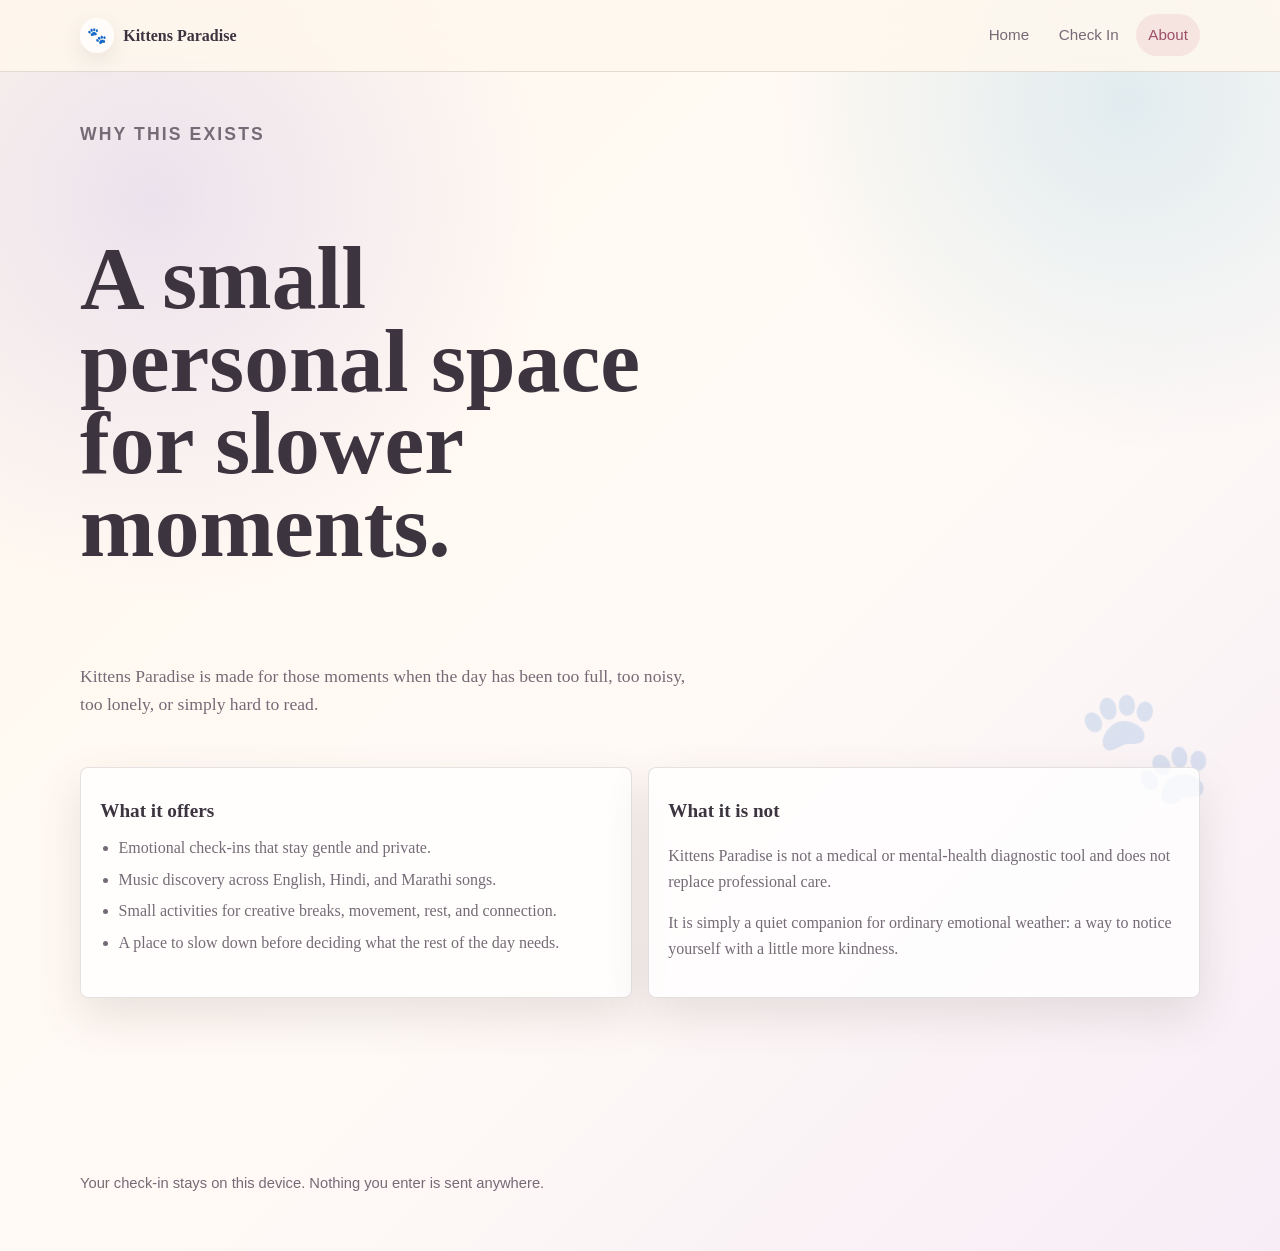
==== about.html @ 9b8ed1d2 "first commit" ====
<!DOCTYPE html>
<html lang="en">
<head>
  <meta charset="UTF-8">
  <meta name="viewport" content="width=device-width, initial-scale=1.0">
  <title>About | Kittens Paradise</title>
  <meta name="description" content="About the Kittens Paradise emotional check-in website.">
  <link rel="stylesheet" href="style.css">
</head>
<body>
  <a class="skip-link" href="#main">Skip to content</a>
  <header class="site-header">
    <nav class="nav" aria-label="Primary navigation">
      <a class="brand" href="index.html" aria-label="Kittens Paradise home">
        <span class="brand-mark" aria-hidden="true">🐾</span>
        <span>Kittens Paradise</span>
      </a>
      <div class="nav-links">
        <a href="index.html">Home</a>
        <a href="checkin.html">Check In</a>
        <a aria-current="page" href="about.html">About</a>
      </div>
    </nav>
  </header>

  <main id="main" class="about-main">
    <section class="about-hero reveal">
      <p class="eyebrow">Why this exists</p>
      <h1>A small personal space for slower moments.</h1>
      <p>Kittens Paradise is made for those moments when the day has been too full, too noisy, too lonely, or simply hard to read.</p>
    </section>

    <section class="about-grid">
      <article class="about-card reveal">
        <h2>What it offers</h2>
        <ul class="clean-list">
          <li>Emotional check-ins that stay gentle and private.</li>
          <li>Music discovery across English, Hindi, and Marathi songs.</li>
          <li>Small activities for creative breaks, movement, rest, and connection.</li>
          <li>A place to slow down before deciding what the rest of the day needs.</li>
        </ul>
      </article>
      <article class="about-card reveal delay-one">
        <h2>What it is not</h2>
        <p>Kittens Paradise is not a medical or mental-health diagnostic tool and does not replace professional care.</p>
        <p>It is simply a quiet companion for ordinary emotional weather: a way to notice yourself with a little more kindness.</p>
      </article>
    </section>
  </main>

  <footer class="footer">
    <p>Your check-in stays on this device. Nothing you enter is sent anywhere.</p>
  </footer>
</body>
</html>
---- style.css ----
:root {
  --cream: #fff8ed;
  --warm: #f8e2cf;
  --rose: #d98ca3;
  --rose-dark: #9c4f66;
  --lavender: #c9b7e8;
  --blue: #b8d8e6;
  --green: #b8d7c0;
  --ink: #3c3540;
  --muted: #756b76;
  --card: rgba(255, 255, 255, 0.76);
  --line: rgba(90, 74, 85, 0.16);
  --shadow: 0 18px 45px rgba(93, 76, 74, 0.14);
  --radius: 8px;
}

* {
  box-sizing: border-box;
}

body {
  min-height: 100vh;
  margin: 0;
  color: var(--ink);
  font-family: Georgia, "Times New Roman", serif;
  line-height: 1.6;
  background:
    radial-gradient(circle at 12% 16%, rgba(201, 183, 232, 0.34), transparent 25rem),
    radial-gradient(circle at 88% 8%, rgba(184, 216, 230, 0.42), transparent 22rem),
    linear-gradient(135deg, var(--cream), #fffaf6 55%, #f6edf6);
}

body::before {
  content: "🐾";
  position: fixed;
  right: clamp(1rem, 5vw, 4rem);
  bottom: clamp(1rem, 5vw, 4rem);
  color: rgba(156, 79, 102, 0.14);
  font-size: clamp(3rem, 9vw, 7rem);
  pointer-events: none;
}

a {
  color: inherit;
}

.skip-link {
  position: absolute;
  left: 1rem;
  top: -5rem;
  z-index: 5;
  padding: 0.75rem 1rem;
  background: var(--ink);
  color: white;
  border-radius: var(--radius);
  transition: top 0.2s ease;
}

.skip-link:focus {
  top: 1rem;
}

.site-header {
  position: sticky;
  top: 0;
  z-index: 3;
  border-bottom: 1px solid var(--line);
  background: rgba(255, 248, 237, 0.82);
  backdrop-filter: blur(18px);
}

.nav {
  display: flex;
  align-items: center;
  justify-content: space-between;
  gap: 1rem;
  width: min(1120px, calc(100% - 2rem));
  margin: 0 auto;
  padding: 0.9rem 0;
}

.brand,
.nav-links {
  display: flex;
  align-items: center;
}

.brand {
  gap: 0.55rem;
  font-weight: 700;
  text-decoration: none;
  letter-spacing: 0;
}

.brand-mark {
  display: inline-grid;
  width: 2.15rem;
  height: 2.15rem;
  place-items: center;
  border-radius: 50%;
  background: rgba(255, 255, 255, 0.72);
  box-shadow: 0 8px 22px rgba(93, 76, 74, 0.11);
}

.nav-links {
  gap: 0.35rem;
  font-family: Arial, Helvetica, sans-serif;
  font-size: 0.95rem;
}

.nav-links a {
  padding: 0.55rem 0.75rem;
  border-radius: 999px;
  text-decoration: none;
  color: var(--muted);
  transition: background 0.2s ease, color 0.2s ease;
}

.nav-links a:hover,
.nav-links a:focus-visible,
.nav-links a[aria-current="page"] {
  background: rgba(217, 140, 163, 0.16);
  color: var(--rose-dark);
  outline: none;
}

main {
  width: min(1120px, calc(100% - 2rem));
  margin: 0 auto;
}

.hero,
.about-hero {
  min-height: calc(100vh - 5rem);
  display: grid;
  align-items: center;
  gap: clamp(2rem, 6vw, 5rem);
}

.home-hero {
  grid-template-columns: minmax(0, 1.08fr) minmax(18rem, 0.92fr);
  padding: 3rem 0;
}

.hero h1,
.about-hero h1,
.checkin-intro h1 {
  max-width: 12ch;
  margin: 0;
  font-size: clamp(3.3rem, 9vw, 7.2rem);
  line-height: 0.92;
  letter-spacing: 0;
}

.checkin-intro h1 {
  max-width: 15ch;
  font-size: clamp(2.6rem, 6vw, 5rem);
}

.about-hero h1 {
  max-width: 14ch;
  font-size: clamp(2.8rem, 7vw, 5.8rem);
}

.eyebrow {
  margin: 0 0 0.8rem;
  color: var(--rose-dark);
  font-family: Arial, Helvetica, sans-serif;
  font-size: 0.78rem;
  font-weight: 700;
  letter-spacing: 0.12em;
  text-transform: uppercase;
}

.subtitle {
  margin: 1.15rem 0 0;
  color: var(--rose-dark);
  font-size: clamp(1.35rem, 3vw, 2rem);
}

.warm-note,
.about-hero p,
.checkin-intro p {
  max-width: 38rem;
  color: var(--muted);
  font-size: 1.1rem;
}

.button {
  display: inline-flex;
  align-items: center;
  justify-content: center;
  min-height: 2.9rem;
  border: 0;
  border-radius: 999px;
  padding: 0.8rem 1.1rem;
  font-family: Arial, Helvetica, sans-serif;
  font-size: 0.98rem;
  font-weight: 700;
  text-decoration: none;
  cursor: pointer;
  transition: transform 0.2s ease, box-shadow 0.2s ease, background 0.2s ease;
}

.button:hover,
.button:focus-visible {
  transform: translateY(-2px);
  outline: none;
}

.primary-button {
  margin-top: 1.2rem;
  color: white;
  background: var(--rose-dark);
  box-shadow: 0 14px 28px rgba(156, 79, 102, 0.24);
}

.soft-button {
  color: var(--ink);
  background: rgba(255, 255, 255, 0.74);
  border: 1px solid var(--line);
}

.ghost-button {
  color: var(--rose-dark);
  background: transparent;
  border: 1px solid rgba(156, 79, 102, 0.28);
}

.cat-window {
  position: relative;
  min-height: 30rem;
}

.window-frame {
  position: absolute;
  inset: 3rem 0 0;
  display: grid;
  place-items: end center;
  overflow: hidden;
  border: 1px solid rgba(156, 79, 102, 0.18);
  border-radius: var(--radius);
  background:
    linear-gradient(90deg, transparent 49.5%, rgba(255, 255, 255, 0.62) 49.5% 50.5%, transparent 50.5%),
    linear-gradient(180deg, transparent 49.5%, rgba(255, 255, 255, 0.62) 49.5% 50.5%, transparent 50.5%),
    linear-gradient(160deg, rgba(184, 216, 230, 0.52), rgba(255, 248, 237, 0.8));
  box-shadow: var(--shadow);
}

.sun {
  position: absolute;
  right: 2.5rem;
  top: 1.5rem;
  width: 5.4rem;
  aspect-ratio: 1;
  border-radius: 50%;
  background: #f5c98d;
  opacity: 0.72;
}

.cat {
  position: relative;
  width: 13rem;
  height: 14rem;
  margin-bottom: 1.5rem;
}

.head,
.body,
.tail,
.ear {
  position: absolute;
  background: #4d4149;
}

.head {
  left: 3rem;
  top: 1.5rem;
  width: 7rem;
  height: 6rem;
  border-radius: 48% 48% 45% 45%;
  z-index: 2;
}

.ear {
  top: 0.7rem;
  width: 2.4rem;
  height: 2.4rem;
  transform: rotate(45deg);
  border-radius: 0.25rem;
}

.left-ear {
  left: 3.15rem;
}

.right-ear {
  right: 3.15rem;
}

.eye {
  position: absolute;
  top: 2.45rem;
  width: 0.42rem;
  height: 0.42rem;
  border-radius: 50%;
  background: #fff8ed;
}

.left-eye {
  left: 2.2rem;
}

.right-eye {
  right: 2.2rem;
}

.nose {
  position: absolute;
  left: 50%;
  top: 3.25rem;
  width: 0.45rem;
  height: 0.32rem;
  border-radius: 50%;
  background: #eaa2af;
  transform: translateX(-50%);
}

.body {
  left: 3.25rem;
  bottom: 0.3rem;
  width: 6.5rem;
  height: 8.5rem;
  border-radius: 50% 50% 38% 38%;
}

.tail {
  right: 0.1rem;
  bottom: 2.4rem;
  width: 5rem;
  height: 5rem;
  border: 1.05rem solid #4d4149;
  border-left: 0;
  border-bottom: 0;
  border-radius: 0 100% 0 0;
  background: transparent;
}

.plant {
  position: absolute;
  bottom: 0;
  width: 4rem;
  height: 5rem;
  border-radius: 4rem 4rem 0 0;
  background: var(--green);
  opacity: 0.75;
}

.plant-left {
  left: 1.4rem;
}

.plant-right {
  right: 1.6rem;
  height: 3.7rem;
}

.comfort-section,
.about-grid,
.checkin-main {
  padding: 1rem 0 4rem;
}

.section-heading {
  margin-bottom: 1.3rem;
}

.section-heading h2 {
  margin: 0;
  font-size: clamp(2rem, 4vw, 3rem);
  line-height: 1.05;
}

.comfort-grid {
  display: grid;
  grid-template-columns: repeat(4, minmax(0, 1fr));
  gap: 1rem;
}

.comfort-card,
.result-card,
.about-card {
  border: 1px solid var(--line);
  border-radius: var(--radius);
  background: var(--card);
  box-shadow: var(--shadow);
}

.comfort-card {
  min-height: 12rem;
  padding: 1.2rem;
}

.comfort-card span {
  font-size: 1.6rem;
}

.comfort-card h3,
.result-card h3,
.about-card h2 {
  margin: 0.55rem 0 0.4rem;
  font-size: 1.2rem;
}

.comfort-card p,
.result-card p,
.about-card p,
.clean-list {
  color: var(--muted);
}

.checkin-main {
  display: grid;
  gap: 1.5rem;
  padding-top: 3rem;
}

.checkin-panel {
  padding: clamp(1.1rem, 4vw, 2rem) 0;
}

.mood-form {
  display: grid;
  gap: 1.25rem;
  margin-top: 1.5rem;
}

.slider-card {
  padding: 1rem;
  border-radius: var(--radius);
  background: linear-gradient(135deg, rgba(255, 255, 255, 0.78), rgba(248, 226, 207, 0.5));
  border: 1px solid var(--line);
}

.slider-summary {
  display: grid;
  grid-template-columns: 1fr auto auto;
  align-items: center;
  gap: 0.85rem;
}

.slider-summary label,
legend {
  display: block;
  color: var(--ink);
  font-family: Arial, Helvetica, sans-serif;
  font-weight: 700;
}

#mood-message {
  margin: 0.2rem 0 0;
  color: var(--muted);
}

#mood-output {
  display: grid;
  width: 3.2rem;
  height: 3.2rem;
  place-items: center;
  border-radius: 50%;
  background: white;
  color: var(--rose-dark);
  font-family: Arial, Helvetica, sans-serif;
  font-size: 1.25rem;
  font-weight: 800;
  box-shadow: 0 10px 22px rgba(93, 76, 74, 0.12);
}

.mood-face {
  font-size: 2rem;
}

input[type="range"] {
  width: 100%;
  margin: 1.2rem 0 0.65rem;
  accent-color: var(--rose-dark);
}

.mood-regions {
  display: grid;
  grid-template-columns: 3fr 3fr 2fr 2fr;
  gap: 0.35rem;
  color: var(--muted);
  font-family: Arial, Helvetica, sans-serif;
  font-size: 0.78rem;
  line-height: 1.25;
  text-align: center;
}

.mood-regions span {
  padding: 0.45rem 0.25rem;
  border-radius: 999px;
  background: rgba(255, 255, 255, 0.58);
}

fieldset {
  min-width: 0;
  margin: 0;
  padding: 1rem;
  border: 1px solid var(--line);
  border-radius: var(--radius);
  background: rgba(255, 255, 255, 0.46);
}

.option-grid {
  display: grid;
  grid-template-columns: repeat(4, minmax(0, 1fr));
  gap: 0.65rem;
  margin-top: 0.75rem;
}

.option-grid.compact {
  grid-template-columns: repeat(4, minmax(0, 1fr));
}

.option-grid label {
  display: flex;
  align-items: center;
  gap: 0.48rem;
  min-height: 2.85rem;
  padding: 0.65rem 0.75rem;
  border: 1px solid var(--line);
  border-radius: 999px;
  background: rgba(255, 255, 255, 0.62);
  font-family: Arial, Helvetica, sans-serif;
  font-size: 0.94rem;
  cursor: pointer;
  transition: border 0.2s ease, background 0.2s ease, transform 0.2s ease;
}

.option-grid label:hover,
.option-grid label:focus-within {
  border-color: rgba(156, 79, 102, 0.42);
  background: rgba(217, 140, 163, 0.13);
}

.option-grid input {
  accent-color: var(--rose-dark);
}

.form-actions,
.result-actions {
  display: flex;
  flex-wrap: wrap;
  gap: 0.75rem;
  align-items: center;
}

.results {
  padding: 1rem 0 4rem;
}

.recommendation-grid {
  display: grid;
  grid-template-columns: repeat(2, minmax(0, 1fr));
  gap: 1rem;
}

.result-card,
.about-card {
  padding: 1.2rem;
}

.clean-list {
  margin: 0.5rem 0 0;
  padding-left: 1.15rem;
}

.clean-list li + li {
  margin-top: 0.38rem;
}

.thought-card {
  background: rgba(201, 183, 232, 0.24);
}

.kitten-card {
  background: rgba(184, 216, 230, 0.28);
}

.safety-note {
  margin: 0 0 1rem;
  padding: 1rem;
  border-left: 4px solid var(--rose-dark);
  border-radius: var(--radius);
  background: rgba(255, 255, 255, 0.78);
  color: var(--muted);
}

.result-actions {
  margin-top: 1rem;
}

.hidden {
  display: none;
}

.about-main {
  padding-bottom: 4rem;
}

.about-hero {
  min-height: 48vh;
  padding: 3rem 0 1rem;
}

.about-grid {
  display: grid;
  grid-template-columns: repeat(2, minmax(0, 1fr));
  gap: 1rem;
}

.footer {
  width: min(1120px, calc(100% - 2rem));
  margin: 0 auto;
  padding: 2rem 0 2.5rem;
  color: var(--muted);
  font-family: Arial, Helvetica, sans-serif;
  font-size: 0.92rem;
}

.reveal {
  animation: rise 0.55s ease both;
}

.delay-one {
  animation-delay: 0.14s;
}

.result-card.fade-in {
  animation: rise 0.45s ease both;
}

@keyframes rise {
  from {
    opacity: 0;
    transform: translateY(12px);
  }
  to {
    opacity: 1;
    transform: translateY(0);
  }
}

@media (prefers-reduced-motion: reduce) {
  *,
  *::before,
  *::after {
    scroll-behavior: auto !important;
    animation-duration: 0.01ms !important;
    animation-iteration-count: 1 !important;
    transition-duration: 0.01ms !important;
  }
}

@media (max-width: 850px) {
  .home-hero,
  .about-grid,
  .recommendation-grid {
    grid-template-columns: 1fr;
  }

  .hero,
  .about-hero {
    min-height: auto;
  }

  .cat-window {
    min-height: 23rem;
  }

  .comfort-grid {
    grid-template-columns: repeat(2, minmax(0, 1fr));
  }

  .option-grid,
  .option-grid.compact {
    grid-template-columns: repeat(2, minmax(0, 1fr));
  }
}

@media (max-width: 560px) {
  .nav {
    align-items: flex-start;
    flex-direction: column;
  }

  .nav-links {
    width: 100%;
    justify-content: space-between;
  }

  .nav-links a {
    padding-inline: 0.55rem;
  }

  main,
  .nav,
  .footer {
    width: min(100% - 1rem, 1120px);
  }

  .hero-copy {
    padding-top: 1rem;
  }

  .hero h1,
  .about-hero h1,
  .checkin-intro h1 {
    font-size: clamp(2.65rem, 16vw, 4.2rem);
  }

  .comfort-grid,
  .option-grid,
  .option-grid.compact {
    grid-template-columns: 1fr;
  }

  .slider-summary {
    grid-template-columns: 1fr auto;
  }

  .mood-face {
    grid-column: 1 / -1;
  }

  .mood-regions {
    grid-template-columns: repeat(2, minmax(0, 1fr));
  }

  .button,
  .form-actions .button,
  .result-actions .button {
    width: 100%;
  }
}
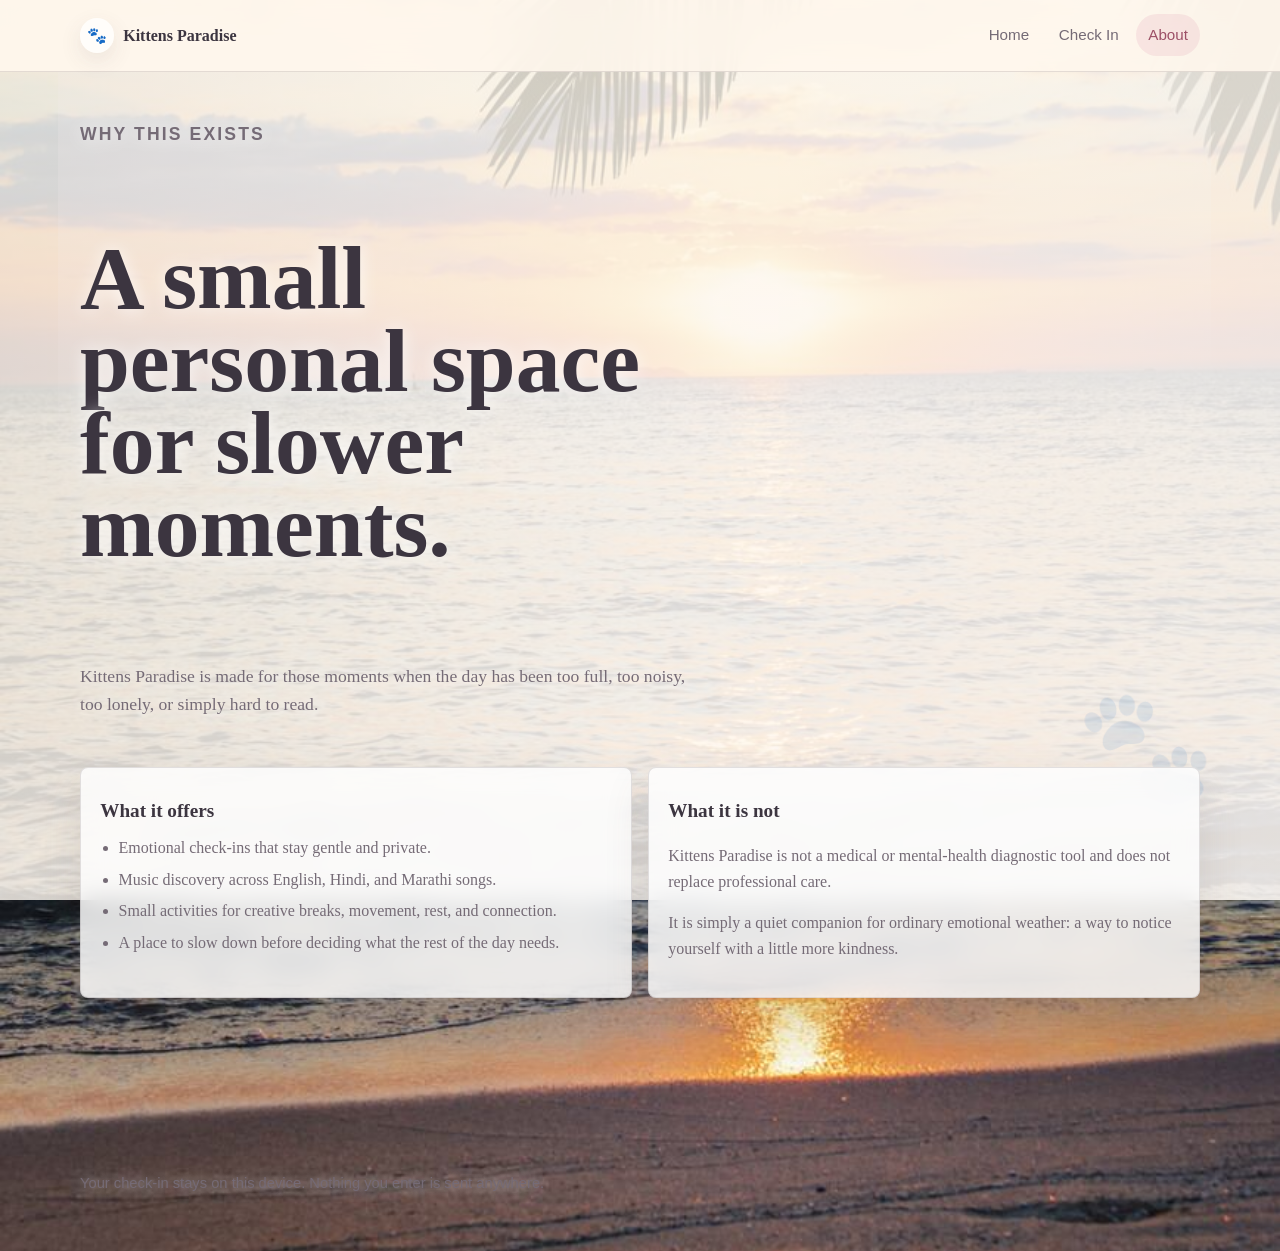
==== commit 22cb91d3: "Add mood based photo background" ====
--- a/about.html
+++ b/about.html
@@ -5,9 +5,10 @@
   <meta name="viewport" content="width=device-width, initial-scale=1.0">
   <title>About | Kittens Paradise</title>
   <meta name="description" content="About the Kittens Paradise emotional check-in website.">
-  <link rel="stylesheet" href="style.css">
+  <link rel="stylesheet" href="style.css?v=20260828-photos">
+  <script src="script.js?v=20260828-photos" defer></script>
 </head>
-<body>
+<body data-page="about">
   <a class="skip-link" href="#main">Skip to content</a>
   <header class="site-header">
     <nav class="nav" aria-label="Primary navigation">
--- a/style.css
+++ b/style.css
@@ -12,6 +12,10 @@
   --line: rgba(90, 74, 85, 0.16);
   --shadow: 0 18px 45px rgba(93, 76, 74, 0.14);
   --radius: 8px;
+  --page-photo: none;
+  --page-photo-position: center;
+  --photo-overlay-start: rgba(255, 248, 237, 0.76);
+  --photo-overlay-end: rgba(255, 250, 246, 0.88);
 }
 
 * {
@@ -30,6 +34,27 @@
     linear-gradient(135deg, var(--cream), #fffaf6 55%, #f6edf6);
 }
 
+body.has-photo-background {
+  background-color: var(--cream);
+  background-image:
+    linear-gradient(135deg, var(--photo-overlay-start), var(--photo-overlay-end)),
+    radial-gradient(circle at 12% 16%, rgba(201, 183, 232, 0.25), transparent 25rem),
+    radial-gradient(circle at 88% 8%, rgba(184, 216, 230, 0.28), transparent 22rem),
+    var(--page-photo);
+  background-position:
+    center,
+    12% 16%,
+    88% 8%,
+    var(--page-photo-position);
+  background-repeat: no-repeat;
+  background-size:
+    cover,
+    50rem 50rem,
+    44rem 44rem,
+    cover;
+  background-attachment: fixed;
+}
+
 body::before {
   content: "🐾";
   position: fixed;
@@ -40,6 +65,10 @@
   pointer-events: none;
 }
 
+body.has-photo-background::before {
+  color: rgba(156, 79, 102, 0.1);
+}
+
 a {
   color: inherit;
 }
@@ -69,6 +98,10 @@
   backdrop-filter: blur(18px);
 }
 
+body.has-photo-background .site-header {
+  background: rgba(255, 248, 237, 0.88);
+}
+
 .nav {
   display: flex;
   align-items: center;
@@ -127,6 +160,8 @@
 main {
   width: min(1120px, calc(100% - 2rem));
   margin: 0 auto;
+  position: relative;
+  z-index: 1;
 }
 
 .hero,
@@ -184,6 +219,12 @@
   max-width: 38rem;
   color: var(--muted);
   font-size: 1.1rem;
+}
+
+body.has-photo-background .hero-copy,
+body.has-photo-background .about-hero,
+body.has-photo-background .checkin-intro {
+  text-shadow: 0 1px 18px rgba(255, 255, 255, 0.86);
 }
 
 .button {
@@ -396,6 +437,20 @@
   box-shadow: var(--shadow);
 }
 
+body.has-photo-background .comfort-card,
+body.has-photo-background .result-card,
+body.has-photo-background .about-card,
+body.has-photo-background fieldset,
+body.has-photo-background .slider-card,
+body.has-photo-background .safety-note {
+  background-color: rgba(255, 255, 255, 0.82);
+  backdrop-filter: blur(12px);
+}
+
+body.has-photo-background .slider-card {
+  background: linear-gradient(135deg, rgba(255, 255, 255, 0.88), rgba(248, 226, 207, 0.72));
+}
+
 .comfort-card {
   min-height: 12rem;
   padding: 1.2rem;
@@ -455,6 +510,13 @@
   color: var(--ink);
   font-family: Arial, Helvetica, sans-serif;
   font-weight: 700;
+}
+
+legend {
+  float: left;
+  width: 100%;
+  margin: 0 0 0.75rem;
+  padding: 0;
 }
 
 #mood-message {
@@ -503,7 +565,12 @@
   background: rgba(255, 255, 255, 0.58);
 }
 
+body.has-photo-background .mood-regions span {
+  background: rgba(255, 255, 255, 0.76);
+}
+
 fieldset {
+  display: flow-root;
   min-width: 0;
   margin: 0;
   padding: 1rem;
@@ -513,10 +580,11 @@
 }
 
 .option-grid {
+  clear: both;
   display: grid;
   grid-template-columns: repeat(4, minmax(0, 1fr));
   gap: 0.65rem;
-  margin-top: 0.75rem;
+  margin-top: 0;
 }
 
 .option-grid.compact {
@@ -538,6 +606,10 @@
   transition: border 0.2s ease, background 0.2s ease, transform 0.2s ease;
 }
 
+body.has-photo-background .option-grid label {
+  background: rgba(255, 255, 255, 0.78);
+}
+
 .option-grid label:hover,
 .option-grid label:focus-within {
   border-color: rgba(156, 79, 102, 0.42);
@@ -546,6 +618,30 @@
 
 .option-grid input {
   accent-color: var(--rose-dark);
+}
+
+.option-grid .kitten-token {
+  display: none !important;
+}
+
+.kitten-response-options label {
+  justify-content: center;
+  text-align: center;
+}
+
+.kitten-response-options input[type="radio"] {
+  position: absolute;
+  width: 1px;
+  height: 1px;
+  opacity: 0;
+  pointer-events: none;
+}
+
+.kitten-response-options label:has(input:checked) {
+  border-color: rgba(156, 79, 102, 0.5);
+  background: rgba(217, 140, 163, 0.18);
+  color: var(--rose-dark);
+  font-weight: 700;
 }
 
 .form-actions,
@@ -586,6 +682,206 @@
 
 .kitten-card {
   background: rgba(184, 216, 230, 0.28);
+}
+
+body.has-photo-background .thought-card {
+  background-color: rgba(243, 236, 251, 0.86);
+}
+
+body.has-photo-background .kitten-card {
+  background-color: rgba(235, 247, 251, 0.86);
+}
+
+.kitten-portrait {
+  position: relative;
+  width: 8.5rem;
+  height: 8.25rem;
+  margin: 0.8rem 0 0.65rem;
+}
+
+.mini-head,
+.mini-body,
+.mini-ear {
+  position: absolute;
+  background: #4d4149;
+}
+
+.mini-head {
+  left: 2.35rem;
+  top: 1.25rem;
+  z-index: 3;
+  width: 4rem;
+  height: 3.55rem;
+  border-radius: 48% 48% 44% 44%;
+}
+
+.mini-ear {
+  top: 0.75rem;
+  z-index: 2;
+  width: 1.45rem;
+  height: 1.45rem;
+  border-radius: 0.2rem;
+  transform: rotate(45deg);
+}
+
+.mini-left-ear {
+  left: 2.45rem;
+}
+
+.mini-right-ear {
+  right: 2.35rem;
+}
+
+.mini-eye {
+  position: absolute;
+  top: 1.35rem;
+  width: 0.28rem;
+  height: 0.28rem;
+  border-radius: 50%;
+  background: #fff8ed;
+}
+
+.mini-left-eye {
+  left: 1.25rem;
+}
+
+.mini-right-eye {
+  right: 1.25rem;
+}
+
+.mini-nose {
+  position: absolute;
+  left: 50%;
+  top: 1.92rem;
+  width: 0.3rem;
+  height: 0.22rem;
+  border-radius: 50%;
+  background: #eaa2af;
+  transform: translateX(-50%);
+}
+
+.mini-mouth {
+  position: absolute;
+  left: 50%;
+  top: 2.3rem;
+  width: 0.7rem;
+  height: 0.35rem;
+  border-bottom: 2px solid rgba(255, 248, 237, 0.7);
+  border-radius: 0 0 50% 50%;
+  transform: translateX(-50%);
+}
+
+.mini-body {
+  left: 2.55rem;
+  bottom: 0.35rem;
+  width: 3.75rem;
+  height: 4.75rem;
+  border-radius: 50% 50% 36% 36%;
+}
+
+.mini-tail {
+  position: absolute;
+  right: 0.5rem;
+  bottom: 1.4rem;
+  width: 3rem;
+  height: 3rem;
+  border: 0.65rem solid #4d4149;
+  border-left: 0;
+  border-bottom: 0;
+  border-radius: 0 100% 0 0;
+}
+
+.doctor-cap,
+.doctor-coat,
+.doctor-badge {
+  display: none;
+}
+
+.doctor-kitten .doctor-cap {
+  position: absolute;
+  left: 2.78rem;
+  top: 0.35rem;
+  z-index: 5;
+  display: grid;
+  width: 3.2rem;
+  height: 1.15rem;
+  place-items: center;
+  border: 1px solid rgba(90, 74, 85, 0.18);
+  border-radius: 0.25rem 0.25rem 0.5rem 0.5rem;
+  background: #ffffff;
+  box-shadow: 0 8px 16px rgba(93, 76, 74, 0.1);
+}
+
+.doctor-kitten .doctor-cap span {
+  position: relative;
+  width: 0.68rem;
+  height: 0.68rem;
+}
+
+.doctor-kitten .doctor-cap span::before,
+.doctor-kitten .doctor-cap span::after {
+  content: "";
+  position: absolute;
+  background: var(--rose-dark);
+  border-radius: 999px;
+}
+
+.doctor-kitten .doctor-cap span::before {
+  left: 0.28rem;
+  top: 0;
+  width: 0.12rem;
+  height: 0.68rem;
+}
+
+.doctor-kitten .doctor-cap span::after {
+  left: 0;
+  top: 0.28rem;
+  width: 0.68rem;
+  height: 0.12rem;
+}
+
+.doctor-kitten .doctor-coat {
+  position: absolute;
+  inset: 0.7rem 0.32rem 0.25rem;
+  display: block;
+  border-radius: 45% 45% 28% 28%;
+  background:
+    linear-gradient(90deg, transparent 47%, rgba(90, 74, 85, 0.18) 47% 53%, transparent 53%),
+    #ffffff;
+}
+
+.doctor-kitten .doctor-coat::before,
+.doctor-kitten .doctor-coat::after {
+  content: "";
+  position: absolute;
+  top: 0.55rem;
+  width: 1.2rem;
+  height: 1.9rem;
+  border-top: 1px solid rgba(90, 74, 85, 0.16);
+  background: #f4fbff;
+}
+
+.doctor-kitten .doctor-coat::before {
+  left: 0.35rem;
+  transform: skewY(22deg);
+}
+
+.doctor-kitten .doctor-coat::after {
+  right: 0.35rem;
+  transform: skewY(-22deg);
+}
+
+.doctor-kitten .doctor-badge {
+  position: absolute;
+  right: 0.8rem;
+  top: 2rem;
+  z-index: 2;
+  display: block;
+  width: 0.48rem;
+  height: 0.48rem;
+  border-radius: 50%;
+  background: var(--blue);
+  box-shadow: 0 0 0 2px white;
 }
 
 .safety-note {
@@ -627,6 +923,9 @@
   color: var(--muted);
   font-family: Arial, Helvetica, sans-serif;
   font-size: 0.92rem;
+  position: relative;
+  z-index: 1;
+  text-shadow: 0 1px 14px rgba(255, 255, 255, 0.85);
 }
 
 .reveal {
@@ -664,6 +963,10 @@
 }
 
 @media (max-width: 850px) {
+  body.has-photo-background {
+    background-attachment: scroll;
+  }
+
   .home-hero,
   .about-grid,
   .recommendation-grid {
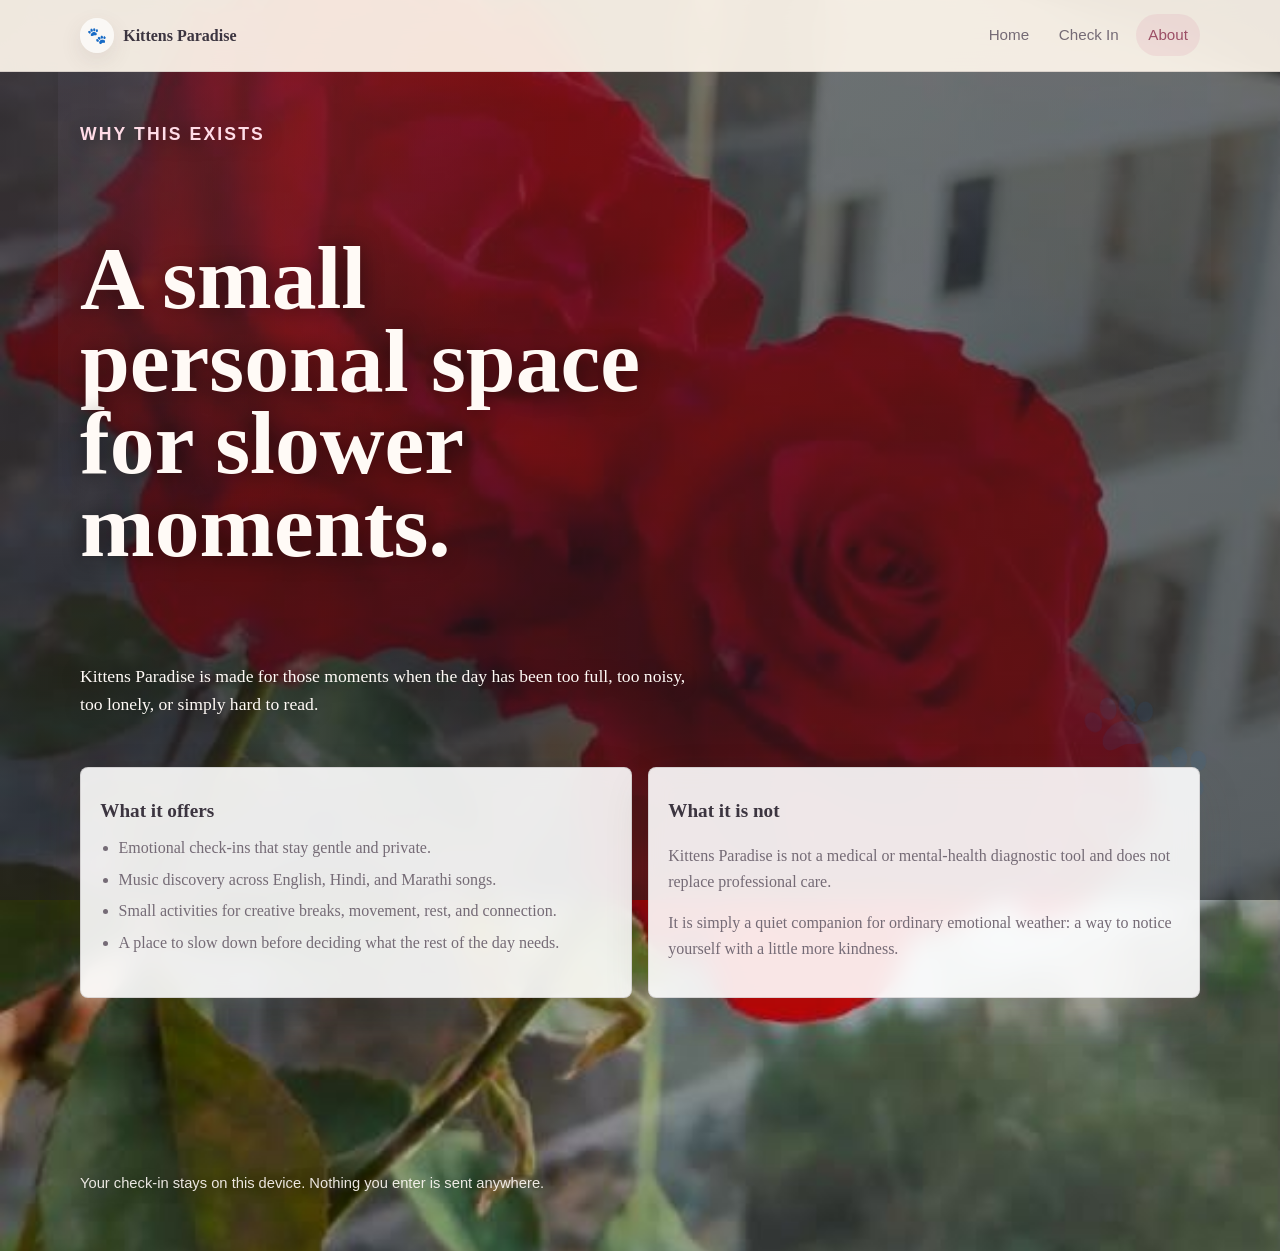
==== commit abae4318: "Add mood based photo background darker" ====
--- a/about.html
+++ b/about.html
@@ -5,8 +5,8 @@
   <meta name="viewport" content="width=device-width, initial-scale=1.0">
   <title>About | Kittens Paradise</title>
   <meta name="description" content="About the Kittens Paradise emotional check-in website.">
-  <link rel="stylesheet" href="style.css?v=20260828-photos">
-  <script src="script.js?v=20260828-photos" defer></script>
+  <link rel="stylesheet" href="style.css?v=20260828-single-photo">
+  <script src="script.js?v=20260828-single-photo" defer></script>
 </head>
 <body data-page="about">
   <a class="skip-link" href="#main">Skip to content</a>
--- a/style.css
+++ b/style.css
@@ -14,8 +14,8 @@
   --radius: 8px;
   --page-photo: none;
   --page-photo-position: center;
-  --photo-overlay-start: rgba(255, 248, 237, 0.76);
-  --photo-overlay-end: rgba(255, 250, 246, 0.88);
+  --photo-overlay-start: rgba(35, 27, 34, 0.5);
+  --photo-overlay-end: rgba(25, 28, 32, 0.64);
 }
 
 * {
@@ -35,11 +35,11 @@
 }
 
 body.has-photo-background {
-  background-color: var(--cream);
+  background-color: #201b21;
   background-image:
     linear-gradient(135deg, var(--photo-overlay-start), var(--photo-overlay-end)),
-    radial-gradient(circle at 12% 16%, rgba(201, 183, 232, 0.25), transparent 25rem),
-    radial-gradient(circle at 88% 8%, rgba(184, 216, 230, 0.28), transparent 22rem),
+    radial-gradient(circle at 12% 16%, rgba(201, 183, 232, 0.16), transparent 25rem),
+    radial-gradient(circle at 88% 8%, rgba(184, 216, 230, 0.16), transparent 22rem),
     var(--page-photo);
   background-position:
     center,
@@ -66,7 +66,7 @@
 }
 
 body.has-photo-background::before {
-  color: rgba(156, 79, 102, 0.1);
+  color: rgba(255, 248, 237, 0.1);
 }
 
 a {
@@ -99,7 +99,7 @@
 }
 
 body.has-photo-background .site-header {
-  background: rgba(255, 248, 237, 0.88);
+  background: rgba(255, 248, 237, 0.92);
 }
 
 .nav {
@@ -223,8 +223,25 @@
 
 body.has-photo-background .hero-copy,
 body.has-photo-background .about-hero,
-body.has-photo-background .checkin-intro {
-  text-shadow: 0 1px 18px rgba(255, 255, 255, 0.86);
+body.has-photo-background .checkin-intro,
+body.has-photo-background .section-heading {
+  color: #fffaf6;
+  text-shadow: 0 2px 22px rgba(0, 0, 0, 0.48);
+}
+
+body.has-photo-background .hero-copy .eyebrow,
+body.has-photo-background .about-hero .eyebrow,
+body.has-photo-background .checkin-intro .eyebrow,
+body.has-photo-background .section-heading .eyebrow {
+  color: #ffdce7;
+}
+
+body.has-photo-background .subtitle,
+body.has-photo-background .warm-note,
+body.has-photo-background .about-hero p,
+body.has-photo-background .checkin-intro p,
+body.has-photo-background .section-heading h2 {
+  color: #fffaf6;
 }
 
 .button {
@@ -440,15 +457,16 @@
 body.has-photo-background .comfort-card,
 body.has-photo-background .result-card,
 body.has-photo-background .about-card,
+body.has-photo-background .supporting-photo,
 body.has-photo-background fieldset,
 body.has-photo-background .slider-card,
 body.has-photo-background .safety-note {
-  background-color: rgba(255, 255, 255, 0.82);
+  background-color: rgba(255, 255, 255, 0.9);
   backdrop-filter: blur(12px);
 }
 
 body.has-photo-background .slider-card {
-  background: linear-gradient(135deg, rgba(255, 255, 255, 0.88), rgba(248, 226, 207, 0.72));
+  background: linear-gradient(135deg, rgba(255, 255, 255, 0.93), rgba(248, 226, 207, 0.82));
 }
 
 .comfort-card {
@@ -667,6 +685,35 @@
   padding: 1.2rem;
 }
 
+.supporting-photo {
+  display: grid;
+  grid-template-columns: minmax(12rem, 0.58fr) minmax(0, 1.42fr);
+  align-items: center;
+  gap: 1rem;
+  margin-top: 1rem;
+  padding: 1rem;
+  border: 1px solid var(--line);
+  border-radius: var(--radius);
+  background: var(--card);
+  box-shadow: var(--shadow);
+}
+
+.supporting-photo h3 {
+  margin: 0;
+  font-size: 1.2rem;
+  line-height: 1.15;
+}
+
+.supporting-photo img {
+  display: block;
+  width: 100%;
+  height: clamp(14rem, 28vw, 22rem);
+  object-fit: contain;
+  border-radius: var(--radius);
+  background: rgba(255, 248, 237, 0.52);
+  box-shadow: 0 10px 22px rgba(93, 76, 74, 0.12);
+}
+
 .clean-list {
   margin: 0.5rem 0 0;
   padding-left: 1.15rem;
@@ -928,6 +975,11 @@
   text-shadow: 0 1px 14px rgba(255, 255, 255, 0.85);
 }
 
+body.has-photo-background .footer {
+  color: rgba(255, 250, 246, 0.9);
+  text-shadow: 0 2px 16px rgba(0, 0, 0, 0.48);
+}
+
 .reveal {
   animation: rise 0.55s ease both;
 }
@@ -937,6 +989,10 @@
 }
 
 .result-card.fade-in {
+  animation: rise 0.45s ease both;
+}
+
+.supporting-photo.fade-in {
   animation: rise 0.45s ease both;
 }
 
@@ -965,6 +1021,16 @@
 @media (max-width: 850px) {
   body.has-photo-background {
     background-attachment: scroll;
+    background-position:
+      center,
+      left -8rem top -4rem,
+      right -8rem top 1rem,
+      var(--page-photo-position);
+    background-size:
+      cover,
+      34rem 34rem,
+      30rem 30rem,
+      auto max(100vh, 46rem);
   }
 
   .home-hero,
@@ -990,9 +1056,31 @@
   .option-grid.compact {
     grid-template-columns: repeat(2, minmax(0, 1fr));
   }
+
+  .supporting-photo {
+    grid-template-columns: 1fr;
+    align-items: start;
+  }
+
+  .supporting-photo img {
+    height: clamp(15rem, 46vw, 22rem);
+  }
 }
 
 @media (max-width: 560px) {
+  body.has-photo-background {
+    background-position:
+      center,
+      left -11rem top -5rem,
+      right -10rem top 0,
+      var(--page-photo-position);
+    background-size:
+      cover,
+      28rem 28rem,
+      26rem 26rem,
+      auto max(100vh, 42rem);
+  }
+
   .nav {
     align-items: flex-start;
     flex-direction: column;
@@ -1029,6 +1117,14 @@
     grid-template-columns: 1fr;
   }
 
+  .supporting-photo {
+    padding: 0.85rem;
+  }
+
+  .supporting-photo img {
+    height: clamp(14rem, 68vw, 20rem);
+  }
+
   .slider-summary {
     grid-template-columns: 1fr auto;
   }
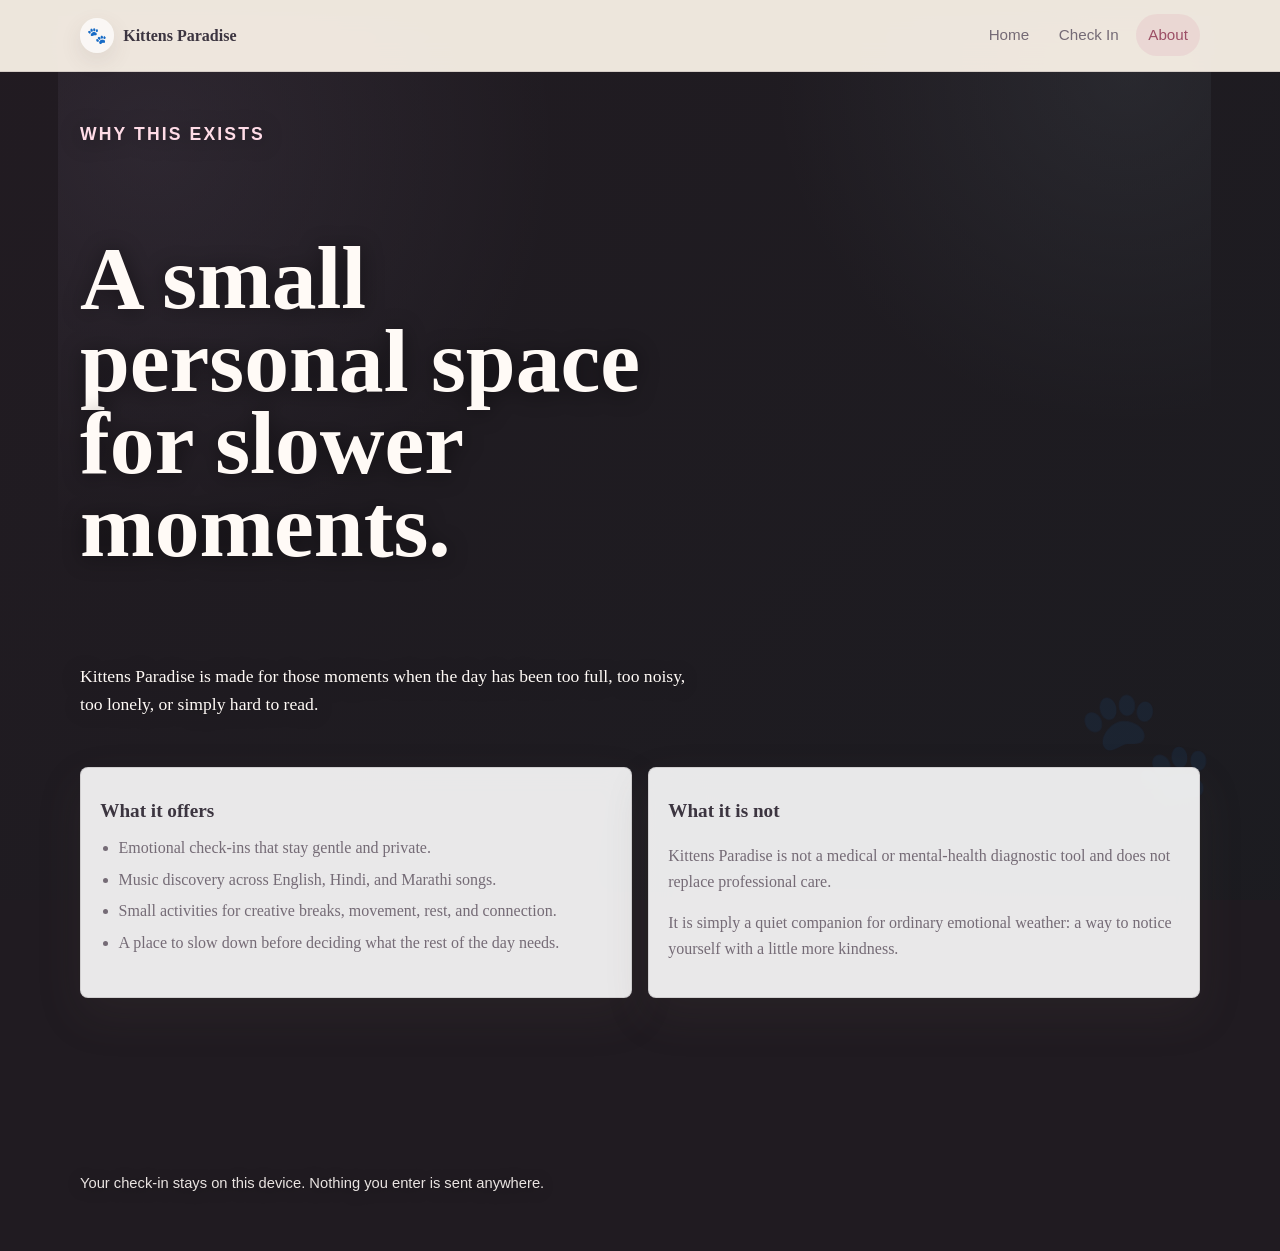
==== commit d6cea61c: "Add mood based photo background and suggestions and songs" ====
--- a/about.html
+++ b/about.html
@@ -5,8 +5,8 @@
   <meta name="viewport" content="width=device-width, initial-scale=1.0">
   <title>About | Kittens Paradise</title>
   <meta name="description" content="About the Kittens Paradise emotional check-in website.">
-  <link rel="stylesheet" href="style.css?v=20260828-single-photo">
-  <script src="script.js?v=20260828-single-photo" defer></script>
+  <link rel="stylesheet" href="style.css?v=20260828-songs">
+  <script src="script.js?v=20260828-songs" defer></script>
 </head>
 <body data-page="about">
   <a class="skip-link" href="#main">Skip to content</a>
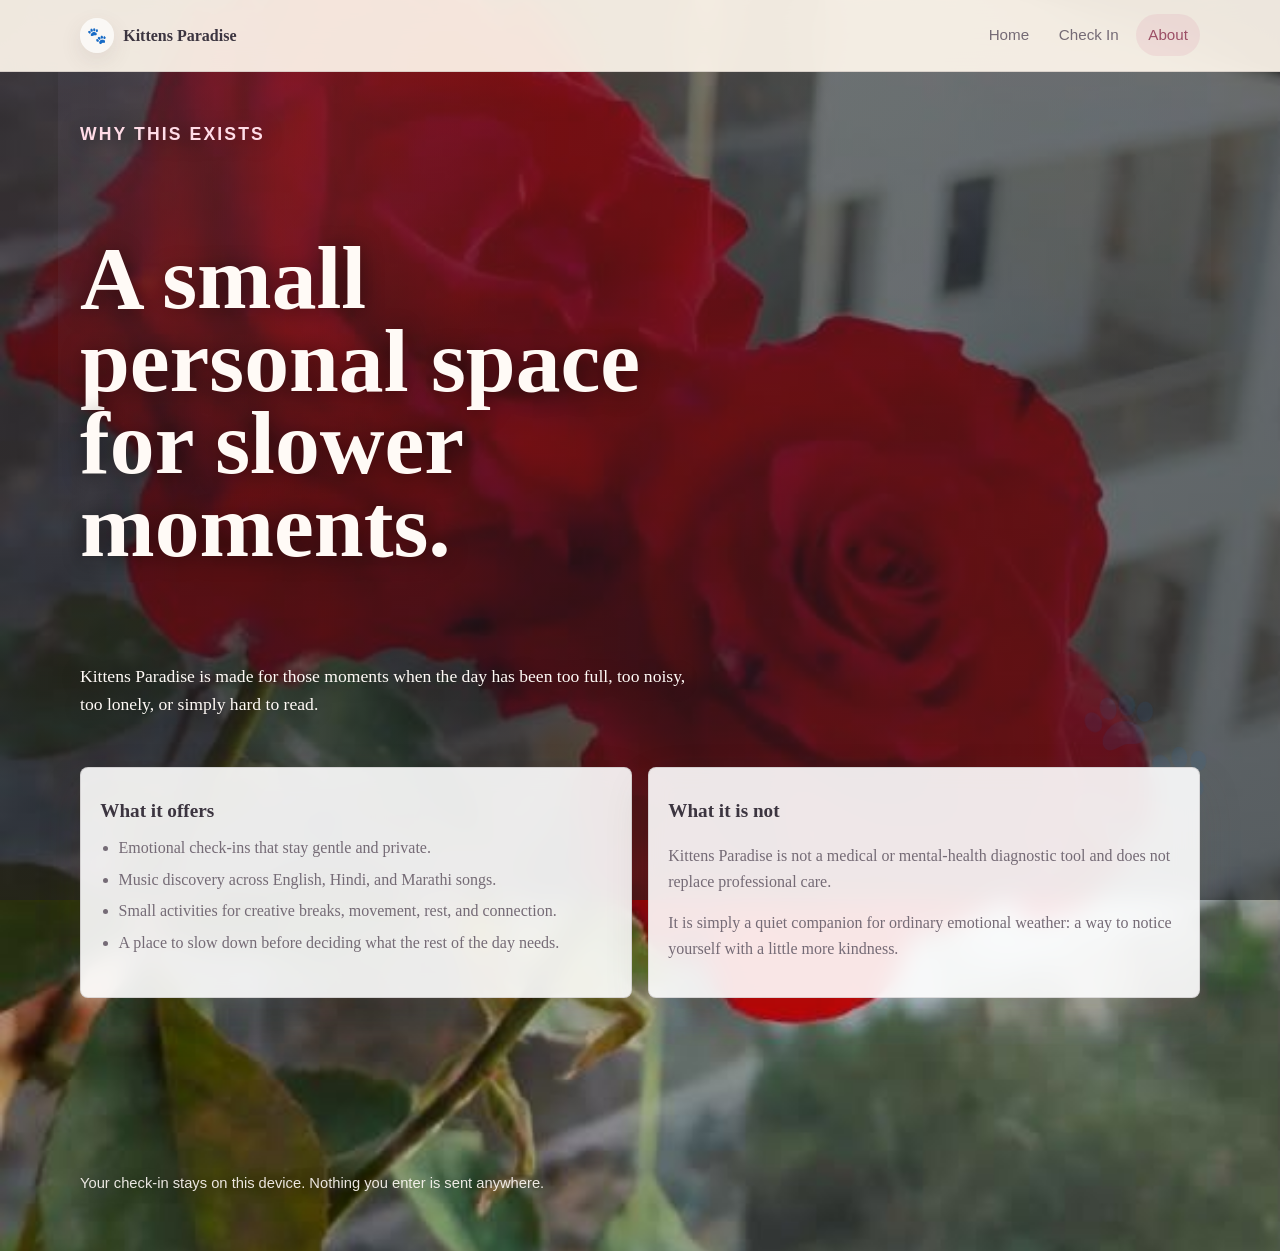
==== commit 5d9b85b0: "Added few more to dos customize" ====
--- a/about.html
+++ b/about.html
@@ -5,8 +5,8 @@
   <meta name="viewport" content="width=device-width, initial-scale=1.0">
   <title>About | Kittens Paradise</title>
   <meta name="description" content="About the Kittens Paradise emotional check-in website.">
-  <link rel="stylesheet" href="style.css?v=20260828-songs">
-  <script src="script.js?v=20260828-songs" defer></script>
+  <link rel="stylesheet" href="style.css?v=20260829-mindful">
+  <script src="script.js?v=20260829-mindful" defer></script>
 </head>
 <body data-page="about">
   <a class="skip-link" href="#main">Skip to content</a>
--- a/style.css
+++ b/style.css
@@ -723,6 +723,29 @@
   margin-top: 0.38rem;
 }
 
+.activity-item {
+  display: grid;
+  gap: 0.18rem;
+}
+
+.activity-heading {
+  display: flex;
+  flex-wrap: wrap;
+  gap: 0.35rem 0.55rem;
+  align-items: baseline;
+}
+
+.activity-duration {
+  font-size: 0.82rem;
+  font-weight: 700;
+  color: var(--muted);
+}
+
+.activity-instruction {
+  display: block;
+  line-height: 1.4;
+}
+
 .thought-card {
   background: rgba(201, 183, 232, 0.24);
 }
